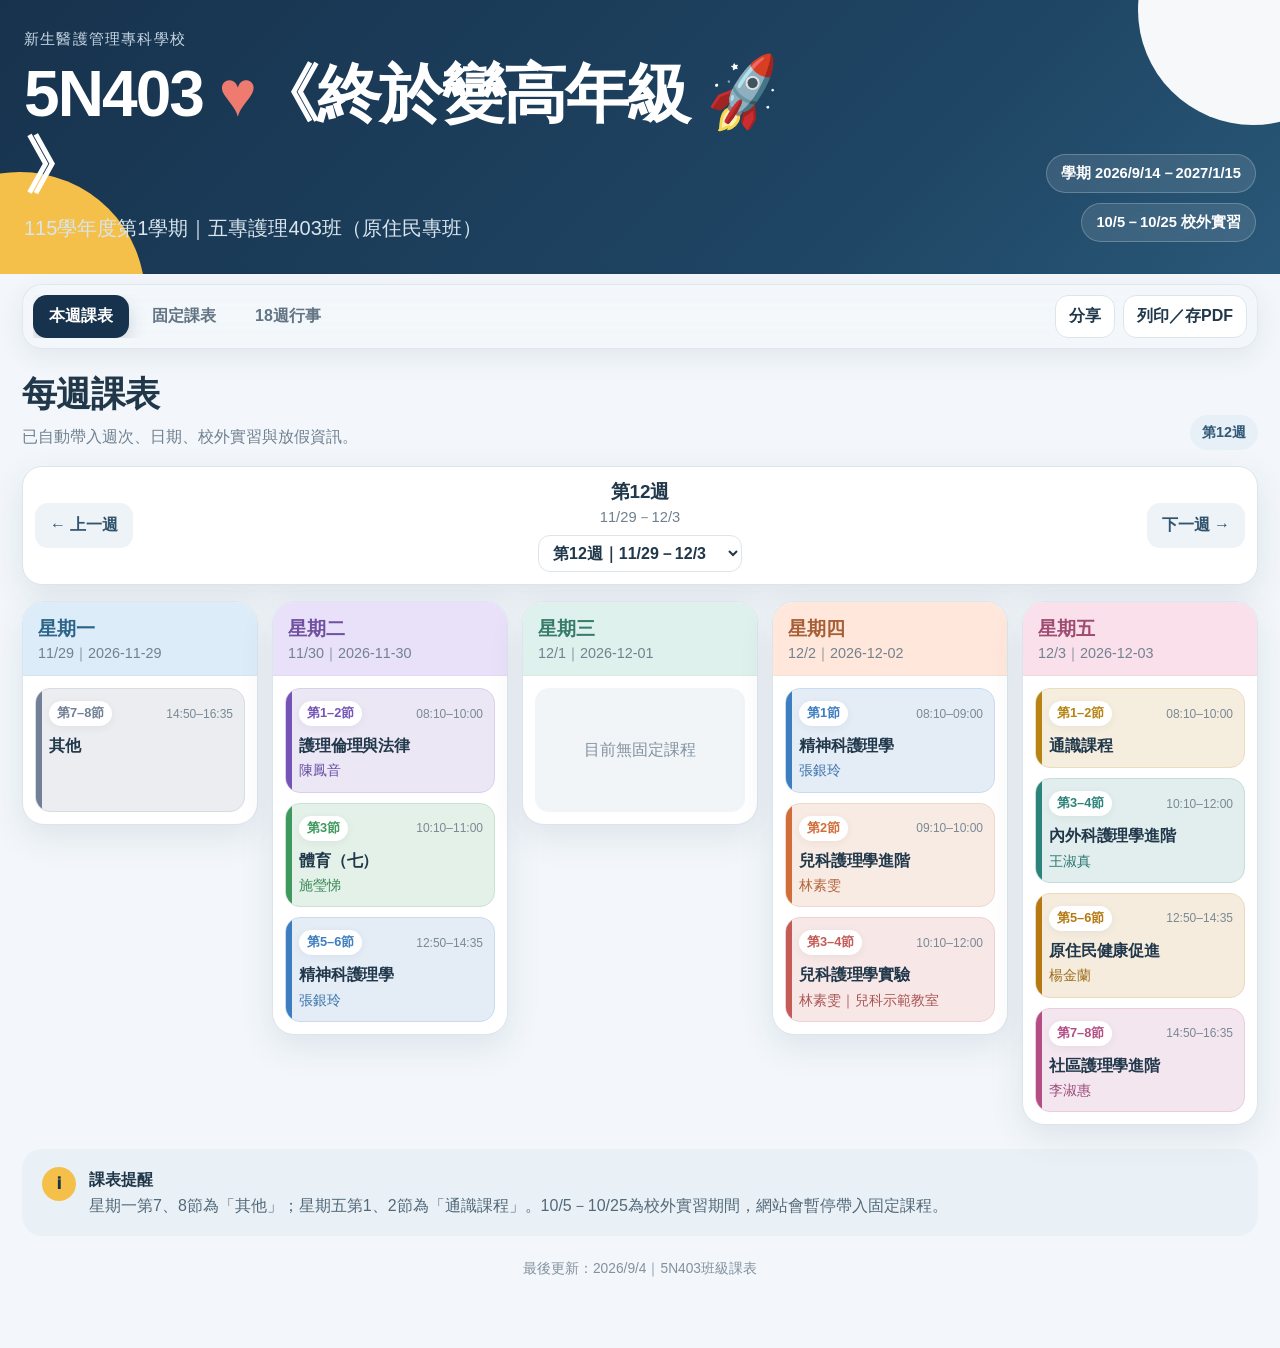
==== 5n403/index.html @ 1eeb79b3 "Add 5N403 115-1 class schedule website" ====
<!doctype html>
<html lang="zh-Hant">
<head>
  <meta charset="utf-8">
  <meta name="viewport" content="width=device-width, initial-scale=1, viewport-fit=cover">
  <meta name="theme-color" content="#17324d">
  <meta name="description" content="新生醫護管理專科學校 115學年度第1學期 五專護理403班課表">
  <title>5N403｜115-1 班級課表</title>
  <style>
    :root{
      --navy:#17324d;
      --navy-2:#234e70;
      --ink:#21384b;
      --muted:#6f8090;
      --line:#dce5ec;
      --bg:#f3f7fb;
      --card:#fff;
      --yellow:#f5c04a;
      --shadow:0 12px 34px rgba(31,55,78,.10);
      --radius:24px;
    }
    *{box-sizing:border-box}
    html{scroll-behavior:smooth}
    body{
      margin:0;
      font-family:-apple-system,BlinkMacSystemFont,"Segoe UI","PingFang TC","Noto Sans TC","Microsoft JhengHei",sans-serif;
      color:var(--ink);
      background:
        radial-gradient(circle at 8% 6%, rgba(245,192,74,.18) 0 130px, transparent 132px),
        radial-gradient(circle at 95% 1%, rgba(255,255,255,.9) 0 180px, transparent 182px),
        var(--bg);
      min-height:100vh;
    }
    button,select{font:inherit}
    button{cursor:pointer}
    a{color:inherit}
    .hero{
      position:relative;
      overflow:hidden;
      background:linear-gradient(135deg,#17324d 0%,#1f4665 70%,#2a5878 100%);
      color:#fff;
      padding:30px max(24px,env(safe-area-inset-right)) 32px max(24px,env(safe-area-inset-left));
      isolation:isolate;
    }
    .hero:before{
      content:"";
      position:absolute;
      width:250px;height:250px;border-radius:50%;
      background:var(--yellow);
      left:-105px;bottom:-148px;
      z-index:-1;
    }
    .hero:after{
      content:"";
      position:absolute;
      width:230px;height:230px;border-radius:50%;
      background:#fff;
      right:-88px;top:-105px;
      opacity:.96;
      z-index:-1;
    }
    .hero-inner{max-width:1440px;margin:auto;display:flex;align-items:flex-end;justify-content:space-between;gap:28px}
    .school{font-size:.94rem;letter-spacing:.08em;color:#c7d7e4;margin-bottom:9px}
    h1{margin:0;font-size:clamp(2rem,5vw,4rem);line-height:1.13;letter-spacing:-.03em}
    .heart{color:#ef7b70}
    .subtitle{margin:12px 0 0;color:#d8e5ee;font-size:clamp(1rem,2vw,1.25rem)}
    .hero-badges{display:flex;flex-wrap:wrap;gap:10px;justify-content:flex-end;max-width:430px}
    .hero-badge{border:1px solid rgba(255,255,255,.22);background:rgba(255,255,255,.11);backdrop-filter:blur(8px);border-radius:999px;padding:9px 14px;font-weight:700;font-size:.92rem}
    .rocket{display:inline-block;transform:rotate(-12deg)}

    .shell{max-width:1440px;margin:0 auto;padding:22px 22px 70px}
    .toolbar{
      position:sticky;top:0;z-index:30;
      margin:-12px 0 22px;
      background:rgba(243,247,251,.88);
      backdrop-filter:blur(16px);
      border:1px solid rgba(220,229,236,.8);
      border-radius:20px;
      padding:10px;
      display:flex;align-items:center;justify-content:space-between;gap:12px;
      box-shadow:0 8px 26px rgba(31,55,78,.08);
    }
    .tabs{display:flex;gap:7px;min-width:0;overflow:auto;scrollbar-width:none}
    .tabs::-webkit-scrollbar{display:none}
    .tab{
      border:0;background:transparent;color:#637585;
      padding:11px 16px;border-radius:14px;font-weight:800;white-space:nowrap;
    }
    .tab.active{background:var(--navy);color:#fff;box-shadow:0 8px 18px rgba(23,50,77,.18)}
    .actions{display:flex;gap:8px}
    .action{
      border:1px solid var(--line);background:#fff;color:var(--ink);
      padding:10px 13px;border-radius:13px;font-weight:750;white-space:nowrap;
    }
    .action:hover{border-color:#aebfcd}

    .panel{display:none;animation:fade .22s ease}
    .panel.active{display:block}
    @keyframes fade{from{opacity:.35;transform:translateY(5px)}to{opacity:1;transform:none}}

    .section-head{display:flex;align-items:flex-end;justify-content:space-between;gap:20px;margin:0 0 16px}
    .section-head h2{margin:0;font-size:clamp(1.5rem,3vw,2.2rem);letter-spacing:-.02em}
    .section-head p{margin:6px 0 0;color:var(--muted);line-height:1.65}
    .pill{display:inline-flex;align-items:center;gap:7px;border-radius:999px;padding:8px 12px;background:#e8f0f7;color:#325a78;font-weight:800;font-size:.9rem}

    .week-controller{
      display:grid;grid-template-columns:auto minmax(220px,1fr) auto;gap:10px;align-items:center;
      background:#fff;border:1px solid var(--line);border-radius:20px;padding:12px;margin-bottom:16px;box-shadow:var(--shadow)
    }
    .week-controller button{border:0;background:#edf3f7;color:#31536d;border-radius:13px;padding:12px 15px;font-weight:850}
    .week-controller button:disabled{opacity:.35;cursor:not-allowed}
    .week-center{text-align:center}
    .week-center strong{display:block;font-size:1.18rem}
    .week-center span{display:block;color:var(--muted);font-size:.92rem;margin-top:3px}
    .week-select{border:1px solid var(--line);background:#fff;color:var(--ink);border-radius:12px;padding:8px 10px;font-weight:800;margin-top:8px}

    .notice{
      display:flex;gap:13px;align-items:flex-start;
      border-radius:18px;padding:15px 17px;margin:0 0 16px;
      border:1px solid #d6e2eb;background:#eaf2f8;
    }
    .notice.hidden{display:none}
    .notice-icon{width:34px;height:34px;border-radius:50%;background:var(--yellow);display:grid;place-items:center;font-weight:950;color:var(--navy);flex:none}
    .notice strong{display:block;margin:1px 0 3px}
    .notice span{color:#5f7383;line-height:1.55;font-size:.94rem}

    .days-grid{display:grid;grid-template-columns:repeat(5,minmax(0,1fr));gap:14px;align-items:start}
    .day-card{
      background:var(--card);border:1px solid var(--line);border-radius:22px;overflow:hidden;box-shadow:var(--shadow);min-width:0;
    }
    .day-head{padding:14px 15px 12px;border-bottom:1px solid rgba(0,0,0,.03)}
    .day-head strong{display:block;font-size:1.2rem}
    .day-head span{display:block;font-size:.9rem;color:#728290;margin-top:2px}
    .day-body{padding:12px;display:grid;gap:10px;min-height:148px}
    .day-empty{display:grid;place-items:center;text-align:center;background:#f1f5f8;color:#8493a0;border-radius:14px;min-height:80px;padding:14px;line-height:1.5}
    .day-event{display:grid;place-items:center;text-align:center;border-radius:16px;padding:23px 14px;min-height:122px;font-weight:900;font-size:1.13rem;line-height:1.5}
    .event-holiday{background:#fff0ef;color:#b94e47;border:1px solid #f3c8c5}
    .event-internship{background:#e8f2fb;color:#28638e;border:1px solid #c5daec}
    .event-activity{background:#fff6da;color:#8d6812;border:1px solid #ecd693}

    .course{
      --course:#487ca7;
      position:relative;border-radius:15px;padding:12px 11px 11px 13px;
      background:#eef3f7;
      border:1px solid #d8e1e8;
      background:color-mix(in srgb,var(--course) 14%,#fff);
      border-color:color-mix(in srgb,var(--course) 28%,#fff);
      overflow:hidden;
    }
    .course:before{content:"";position:absolute;left:0;top:0;bottom:0;width:6px;background:var(--course)}
    .course-top{display:flex;align-items:center;justify-content:space-between;gap:8px;margin-bottom:8px}
    .period{display:inline-flex;background:#fff;color:var(--course);border-radius:999px;padding:4px 8px;font-weight:900;font-size:.8rem;box-shadow:0 2px 8px rgba(31,55,78,.06)}
    .time{font-size:.75rem;color:#7a8995;white-space:nowrap}
    .course h3{margin:0;font-size:1.03rem;line-height:1.35;letter-spacing:-.01em}
    .course-meta{margin-top:4px;color:color-mix(in srgb,var(--course) 83%,#28394a);font-size:.88rem;line-height:1.45}

    .monday .day-head{background:#dcecf8;color:#2d6488}
    .tuesday .day-head{background:#e9e0fa;color:#7051a0}
    .wednesday .day-head{background:#dff1ec;color:#367c69}
    .thursday .day-head{background:#ffe8db;color:#a75f37}
    .friday .day-head{background:#f9e0eb;color:#9f4b72}

    .overview{display:grid;grid-template-columns:repeat(3,minmax(0,1fr));gap:13px}
    .week-card{background:#fff;border:1px solid var(--line);border-radius:18px;padding:16px;box-shadow:0 8px 24px rgba(31,55,78,.07);position:relative;overflow:hidden}
    .week-card.current{border:2px solid #3f7ca6;padding:15px}
    .week-card:before{content:"";position:absolute;left:0;top:0;bottom:0;width:6px;background:#b9c6d1}
    .week-card.special:before{background:var(--yellow)}
    .week-card.intern:before{background:#4594c7}
    .week-card.exam:before{background:#9a63b0}
    .week-no{font-weight:950;color:var(--navy);font-size:1.05rem}
    .week-range{color:var(--muted);font-size:.9rem;margin:3px 0 10px}
    .week-note{line-height:1.55;font-weight:750}
    .week-normal{color:#8a98a4;font-weight:650}

    .legend{display:flex;flex-wrap:wrap;gap:10px;margin-top:18px}
    .legend span{display:inline-flex;align-items:center;gap:7px;background:#fff;border:1px solid var(--line);border-radius:999px;padding:8px 11px;color:#5e7180;font-size:.88rem}
    .dot{width:10px;height:10px;border-radius:50%;display:inline-block}

    .footer-note{margin-top:24px;background:#eaf1f6;border-radius:20px;padding:18px 20px;display:flex;align-items:flex-start;gap:13px;color:#52697a;line-height:1.6}
    .footer-note strong{color:var(--ink)}
    footer{text-align:center;color:#82919d;font-size:.86rem;margin-top:24px}

    .toast{position:fixed;left:50%;bottom:24px;transform:translate(-50%,20px);background:#17324d;color:#fff;border-radius:999px;padding:11px 17px;font-weight:800;opacity:0;pointer-events:none;transition:.22s;z-index:99;box-shadow:0 10px 26px rgba(0,0,0,.18)}
    .toast.show{opacity:1;transform:translate(-50%,0)}

    @media (max-width:1100px){
      .days-grid{grid-template-columns:repeat(2,minmax(0,1fr))}
      .overview{grid-template-columns:repeat(2,minmax(0,1fr))}
      .hero-inner{align-items:flex-start;flex-direction:column}
      .hero-badges{justify-content:flex-start}
    }
    @media (max-width:680px){
      body{background:var(--bg)}
      .hero{padding-top:24px;padding-bottom:27px}
      .hero:after{width:110px;height:110px;right:-62px;top:-56px;opacity:.28}
      .school{font-size:.82rem}
      h1{font-size:1.98rem;max-width:390px}
      .subtitle{font-size:.98rem}
      .hero-badges{gap:7px}
      .hero-badge{font-size:.78rem;padding:7px 10px}
      .shell{padding:14px 12px 46px}
      .toolbar{border-radius:17px;padding:8px;margin-top:-7px;align-items:stretch}
      .tabs{flex:1}
      .tab{padding:10px 12px;font-size:.91rem}
      .actions{display:none}
      .section-head{align-items:flex-start;flex-direction:column;gap:9px}
      .week-controller{grid-template-columns:auto 1fr auto;padding:9px}
      .week-controller button{padding:11px 10px}
      .week-center strong{font-size:1.03rem}
      .days-grid,.overview{grid-template-columns:1fr}
      .day-body{min-height:auto}
      .day-card{border-radius:20px}
      .day-head{padding:13px 15px 11px}
      .course{padding:11px 11px 10px 13px}
      .footer-note{font-size:.92rem}
    }
    @media print{
      body{background:#fff}
      .hero{padding:18px 24px}
      .hero:before,.hero:after,.toolbar,.actions,.week-controller,.toast,footer{display:none!important}
      .shell{max-width:none;padding:18px}
      .panel{display:none!important}
      .panel.active{display:block!important}
      .days-grid{grid-template-columns:repeat(5,1fr);gap:8px}
      .day-card,.week-card{box-shadow:none;break-inside:avoid}
      .overview{grid-template-columns:repeat(3,1fr)}
    }
  </style>
</head>
<body>
  <header class="hero">
    <div class="hero-inner">
      <div>
        <div class="school">新生醫護管理專科學校</div>
        <h1>5N403 <span class="heart">♥</span>《終於變高年級 <span class="rocket">🚀</span>》</h1>
        <p class="subtitle">115學年度第1學期｜五專護理403班（原住民專班）</p>
      </div>
      <div class="hero-badges" aria-label="課表摘要">
        <span class="hero-badge">學期 2026/9/14－2027/1/15</span>
        <span class="hero-badge">10/5－10/25 校外實習</span>
      </div>
    </div>
  </header>

  <main class="shell">
    <nav class="toolbar" aria-label="課表檢視選單">
      <div class="tabs">
        <button class="tab active" data-view="week">本週課表</button>
        <button class="tab" data-view="fixed">固定課表</button>
        <button class="tab" data-view="semester">18週行事</button>
      </div>
      <div class="actions">
        <button class="action" id="shareBtn">分享</button>
        <button class="action" id="printBtn">列印／存PDF</button>
      </div>
    </nav>

    <section class="panel active" id="panel-week">
      <div class="section-head">
        <div>
          <h2>每週課表</h2>
          <p>已自動帶入週次、日期、校外實習與放假資訊。</p>
        </div>
        <span class="pill" id="weekStatus">第1週</span>
      </div>

      <div class="week-controller">
        <button id="prevWeek" aria-label="上一週">← 上一週</button>
        <div class="week-center">
          <strong id="weekTitle">第1週</strong>
          <span id="weekRange">9/14－9/18</span>
          <select class="week-select" id="weekSelect" aria-label="選擇週次"></select>
        </div>
        <button id="nextWeek" aria-label="下一週">下一週 →</button>
      </div>

      <div class="notice hidden" id="weekNotice">
        <div class="notice-icon">i</div>
        <div><strong id="noticeTitle"></strong><span id="noticeText"></span></div>
      </div>
      <div class="days-grid" id="weeklyGrid"></div>
    </section>

    <section class="panel" id="panel-fixed">
      <div class="section-head">
        <div>
          <h2>固定週課表</h2>
          <p>一般上課週使用；臨時調課、補課或考試，仍以班群最新公告為準。</p>
        </div>
        <span class="pill">固定課程</span>
      </div>
      <div class="days-grid" id="fixedGrid"></div>
    </section>

    <section class="panel" id="panel-semester">
      <div class="section-head">
        <div>
          <h2>18週行事總覽</h2>
          <p>快速查看實習、考試與放假週，找日期不必一路滑到天荒地老。</p>
        </div>
        <span class="pill">共18週</span>
      </div>
      <div class="overview" id="semesterGrid"></div>
      <div class="legend">
        <span><i class="dot" style="background:#4594c7"></i>校外實習</span>
        <span><i class="dot" style="background:#f5c04a"></i>放假／活動</span>
        <span><i class="dot" style="background:#9a63b0"></i>考試週</span>
      </div>
    </section>

    <div class="footer-note">
      <div class="notice-icon">i</div>
      <div><strong>課表提醒</strong><br>星期一第7、8節為「其他」；星期五第1、2節為「通識課程」。10/5－10/25為校外實習期間，網站會暫停帶入固定課程。</div>
    </div>
    <footer>最後更新：2026/9/4｜5N403班級課表</footer>
  </main>

  <div class="toast" id="toast">連結已複製</div>

  <script>
    const semesterStart = new Date('2026-09-14T00:00:00+08:00');
    const internshipStart = new Date('2026-10-05T00:00:00+08:00');
    const internshipEnd = new Date('2026-10-25T23:59:59+08:00');

    const periods = {
      1:'08:10–09:00', 2:'09:10–10:00', 3:'10:10–11:00', 4:'11:10–12:00',
      5:'12:50–13:40', 6:'13:45–14:35', 7:'14:50–15:40', 8:'15:45–16:35'
    };

    const colors = {
      '其他':'#718096',
      '護理倫理與法律':'#7554b7',
      '體育（七）':'#3d995c',
      '精神科護理學':'#3d7ec0',
      '兒科護理學進階':'#d06d38',
      '兒科護理學實驗':'#c45b56',
      '通識課程':'#b78312',
      '內外科護理學進階':'#2b837b',
      '原住民健康促進':'#b67911',
      '社區護理學進階':'#b34d83'
    };

    const fixedSchedule = [
      [
        {start:7,end:8,title:'其他'}
      ],
      [
        {start:1,end:2,title:'護理倫理與法律',teacher:'陳鳳音'},
        {start:3,end:3,title:'體育（七）',teacher:'施瑩悌'},
        {start:5,end:6,title:'精神科護理學',teacher:'張銀玲'}
      ],
      [],
      [
        {start:1,end:1,title:'精神科護理學',teacher:'張銀玲'},
        {start:2,end:2,title:'兒科護理學進階',teacher:'林素雯'},
        {start:3,end:4,title:'兒科護理學實驗',teacher:'林素雯',room:'兒科示範教室'}
      ],
      [
        {start:1,end:2,title:'通識課程'},
        {start:3,end:4,title:'內外科護理學進階',teacher:'王淑真'},
        {start:5,end:6,title:'原住民健康促進',teacher:'楊金蘭'},
        {start:7,end:8,title:'社區護理學進階',teacher:'李淑惠'}
      ]
    ];

    const allDayEvents = {
      '2026-09-14': {type:'activity',title:'註冊日',detail:'依學校十八週課表'},
      '2026-09-25': {type:'holiday',title:'中秋節放假',detail:'全天放假'},
      '2026-09-28': {type:'holiday',title:'教師節放假',detail:'全天放假'},
      '2026-10-09': {type:'holiday',title:'國慶日補假',detail:'全天放假'},
      '2026-10-26': {type:'holiday',title:'光復節放假',detail:'全天放假'},
      '2026-11-23': {type:'holiday',title:'校慶日補假',detail:'全天放假'},
      '2026-12-25': {type:'holiday',title:'行憲紀念日放假',detail:'全天放假'},
      '2027-01-01': {type:'holiday',title:'元旦放假',detail:'全天放假'}
    };

    const weekNotes = {
      1:['註冊日','9/14 註冊日'],
      2:['放假提醒','9/25 中秋節放假'],
      3:['放假提醒','9/28 教師節放假'],
      4:['校外實習','10/5－10/25 校外實習；10/9 國慶日補假'],
      5:['校外實習','10/5－10/25 校外實習'],
      6:['校外實習','10/5－10/25 校外實習'],
      7:['返校提醒','10/26 光復節放假；10/27起恢復校內課程'],
      9:['期中考週','實際考試科目、時間與教室依學校公告'],
      11:['放假提醒','11/23 校慶日補假'],
      15:['放假提醒','12/25 行憲紀念日放假'],
      16:['放假提醒','1/1 元旦放假'],
      18:['期末考週','實際考試科目、時間與教室依學校公告']
    };

    const dayNames = ['星期一','星期二','星期三','星期四','星期五'];
    const dayClasses = ['monday','tuesday','wednesday','thursday','friday'];

    const pad = n => String(n).padStart(2,'0');
    const iso = d => `${d.getFullYear()}-${pad(d.getMonth()+1)}-${pad(d.getDate())}`;
    const md = d => `${d.getMonth()+1}/${d.getDate()}`;
    const addDays = (d,n) => { const x=new Date(d); x.setDate(x.getDate()+n); return x; };
    const weekStart = w => addDays(semesterStart,(w-1)*7);
    const isInternship = d => d >= internshipStart && d <= internshipEnd;

    function periodLabel(c){
      return c.start===c.end ? `第${c.start}節` : `第${c.start}–${c.end}節`;
    }
    function timeLabel(c){
      return c.start===c.end ? periods[c.start] : `${periods[c.start].split('–')[0]}–${periods[c.end].split('–')[1]}`;
    }
    function courseHTML(c){
      const meta=[c.teacher,c.room].filter(Boolean).join('｜');
      const color=colors[c.title]||'#487ca7';
      return `<article class="course" style="--course:${color}">
        <div class="course-top"><span class="period">${periodLabel(c)}</span><span class="time">${timeLabel(c)}</span></div>
        <h3>${c.title}</h3>${meta?`<div class="course-meta">${meta}</div>`:''}
      </article>`;
    }
    function dayCardHTML(dayIndex,date,courses,weekly=true){
      const key=weekly?iso(date):'';
      const event=weekly?allDayEvents[key]:null;
      let body='';
      if(event){
        body=`<div class="day-event event-${event.type}">${event.title}<br><small>${event.detail}</small></div>`;
      }else if(weekly && isInternship(date)){
        body='<div class="day-event event-internship">校外實習<br><small>不在校</small></div>';
      }else if(courses.length){
        body=courses.map(courseHTML).join('');
      }else{
        body='<div class="day-empty">目前無固定課程</div>';
      }
      return `<section class="day-card ${dayClasses[dayIndex]}">
        <div class="day-head"><strong>${dayNames[dayIndex]}</strong><span>${weekly?`${md(date)}｜${key}`:'固定課表'}</span></div>
        <div class="day-body">${body}</div>
      </section>`;
    }

    const weekSelect=document.getElementById('weekSelect');
    for(let i=1;i<=18;i++){
      const s=weekStart(i), e=addDays(s,4);
      weekSelect.insertAdjacentHTML('beforeend',`<option value="${i}">第${i}週｜${md(s)}－${md(e)}</option>`);
    }

    function currentWeekNumber(){
      const now=new Date();
      const diff=Math.floor((now-semesterStart)/(7*86400000))+1;
      return Math.min(18,Math.max(1,diff));
    }
    let selectedWeek=currentWeekNumber();

    function renderWeek(){
      const s=weekStart(selectedWeek), e=addDays(s,4);
      document.getElementById('weekTitle').textContent=`第${selectedWeek}週`;
      document.getElementById('weekRange').textContent=`${md(s)}－${md(e)}`;
      document.getElementById('weekStatus').textContent=`第${selectedWeek}週`;
      weekSelect.value=selectedWeek;
      document.getElementById('prevWeek').disabled=selectedWeek===1;
      document.getElementById('nextWeek').disabled=selectedWeek===18;
      document.getElementById('weeklyGrid').innerHTML=fixedSchedule.map((courses,i)=>dayCardHTML(i,addDays(s,i),courses,true)).join('');

      const notice=document.getElementById('weekNotice');
      if(weekNotes[selectedWeek]){
        notice.classList.remove('hidden');
        document.getElementById('noticeTitle').textContent=weekNotes[selectedWeek][0];
        document.getElementById('noticeText').textContent=weekNotes[selectedWeek][1];
      }else{
        notice.classList.add('hidden');
      }
    }

    function renderFixed(){
      document.getElementById('fixedGrid').innerHTML=fixedSchedule.map((courses,i)=>dayCardHTML(i,new Date(),courses,false)).join('');
    }

    function renderSemester(){
      const current=currentWeekNumber();
      document.getElementById('semesterGrid').innerHTML=Array.from({length:18},(_,idx)=>{
        const w=idx+1,s=weekStart(w),e=addDays(s,4);
        let note='<span class="week-normal">一般上課週</span>', cls='';
        if([4,5,6].includes(w)){note='校外實習（不在校）';cls='intern'}
        if(weekNotes[w]){
          note=weekNotes[w][1];
          cls=[9,18].includes(w)?'exam':'special';
          if([4,5,6].includes(w))cls='intern';
        }
        return `<article class="week-card ${cls} ${w===current?'current':''}">
          <div class="week-no">第${w}週</div><div class="week-range">${md(s)}－${md(e)}</div><div class="week-note">${note}</div>
        </article>`;
      }).join('');
    }

    function switchView(view,shouldScroll=true){
      document.querySelectorAll('.tab').forEach(b=>b.classList.toggle('active',b.dataset.view===view));
      document.querySelectorAll('.panel').forEach(p=>p.classList.toggle('active',p.id===`panel-${view}`));
      history.replaceState(null,'',`#${view}`);
      if(shouldScroll) window.scrollTo({top:document.querySelector('.toolbar').offsetTop-8,behavior:'smooth'});
    }

    document.querySelectorAll('.tab').forEach(b=>b.addEventListener('click',()=>switchView(b.dataset.view)));
    document.getElementById('prevWeek').addEventListener('click',()=>{if(selectedWeek>1){selectedWeek--;renderWeek()}});
    document.getElementById('nextWeek').addEventListener('click',()=>{if(selectedWeek<18){selectedWeek++;renderWeek()}});
    weekSelect.addEventListener('change',e=>{selectedWeek=Number(e.target.value);renderWeek()});
    document.getElementById('printBtn').addEventListener('click',()=>window.print());

    const toast=document.getElementById('toast');
    function showToast(text){toast.textContent=text;toast.classList.add('show');setTimeout(()=>toast.classList.remove('show'),1800)}
    document.getElementById('shareBtn').addEventListener('click',async()=>{
      try{
        if(navigator.share){await navigator.share({title:document.title,text:'5N403｜115-1班級課表',url:location.href});}
        else{await navigator.clipboard.writeText(location.href);showToast('課表連結已複製');}
      }catch(e){if(e.name!=='AbortError')showToast('請複製瀏覽器網址分享')}
    });

    renderWeek();renderFixed();renderSemester();
    const initial=['week','fixed','semester'].includes(location.hash.slice(1))?location.hash.slice(1):'week';
    switchView(initial,false);
  </script>
</body>
</html>
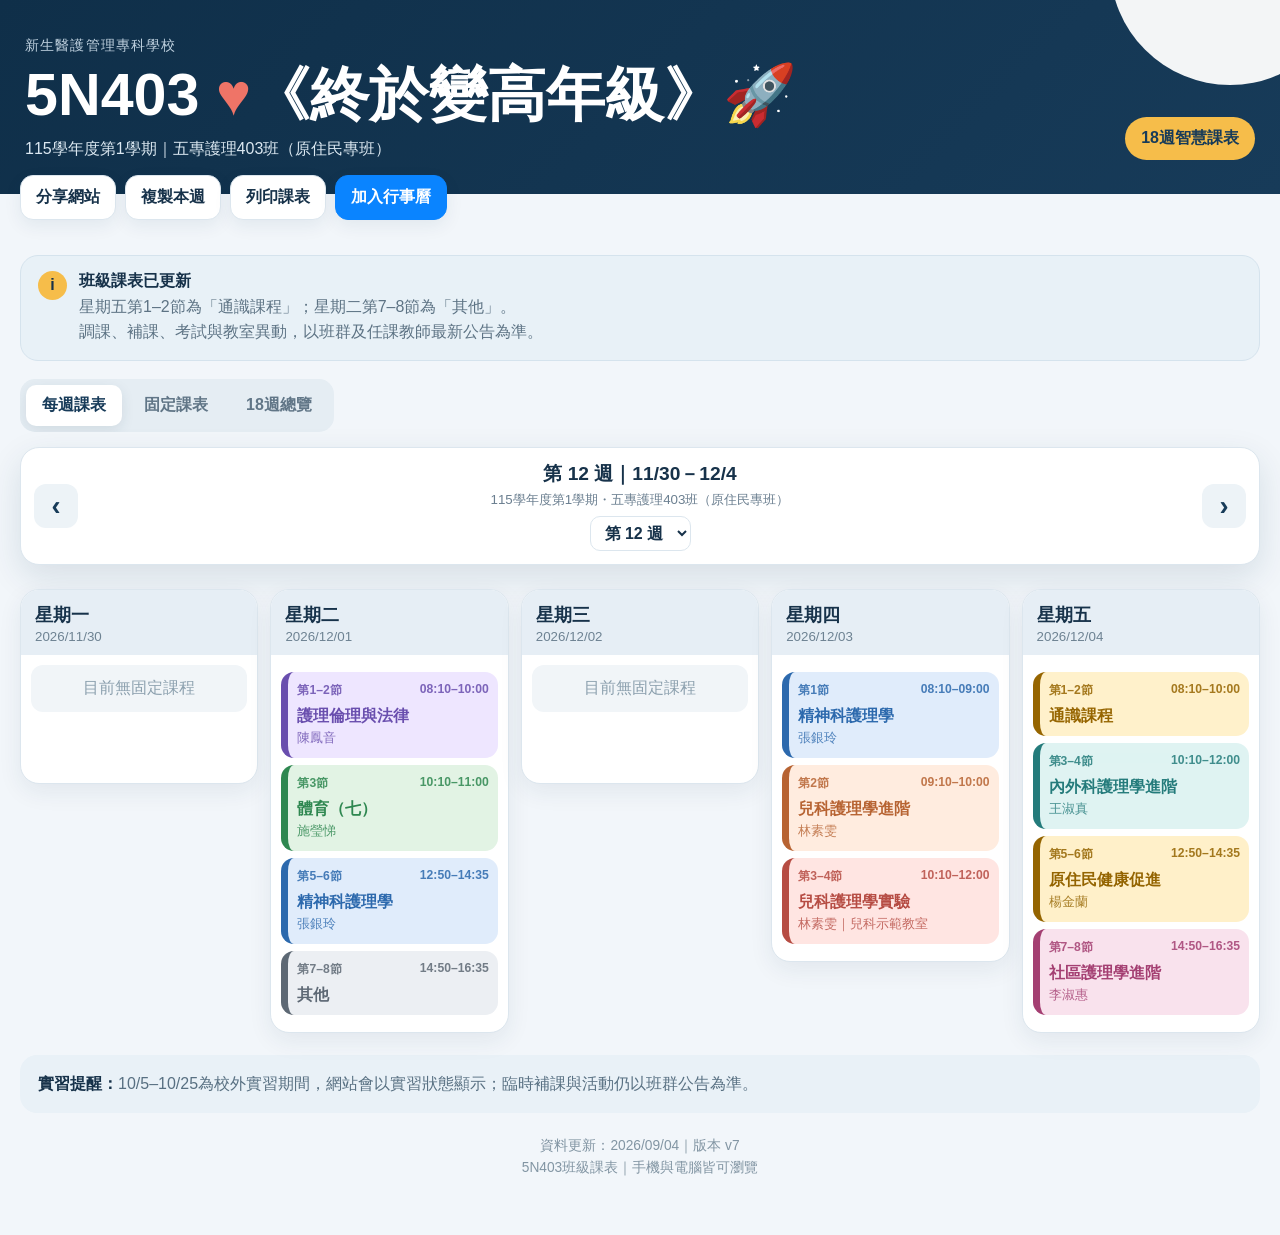
==== commit dc83c73a: "更新5N403班級課表網站至v7" ====
--- a/5n403/index.html
+++ b/5n403/index.html
@@ -1,516 +1,35 @@
 <!doctype html>
 <html lang="zh-Hant">
 <head>
-  <meta charset="utf-8">
-  <meta name="viewport" content="width=device-width, initial-scale=1, viewport-fit=cover">
-  <meta name="theme-color" content="#17324d">
-  <meta name="description" content="新生醫護管理專科學校 115學年度第1學期 五專護理403班課表">
-  <title>5N403｜115-1 班級課表</title>
-  <style>
-    :root{
-      --navy:#17324d;
-      --navy-2:#234e70;
-      --ink:#21384b;
-      --muted:#6f8090;
-      --line:#dce5ec;
-      --bg:#f3f7fb;
-      --card:#fff;
-      --yellow:#f5c04a;
-      --shadow:0 12px 34px rgba(31,55,78,.10);
-      --radius:24px;
-    }
-    *{box-sizing:border-box}
-    html{scroll-behavior:smooth}
-    body{
-      margin:0;
-      font-family:-apple-system,BlinkMacSystemFont,"Segoe UI","PingFang TC","Noto Sans TC","Microsoft JhengHei",sans-serif;
-      color:var(--ink);
-      background:
-        radial-gradient(circle at 8% 6%, rgba(245,192,74,.18) 0 130px, transparent 132px),
-        radial-gradient(circle at 95% 1%, rgba(255,255,255,.9) 0 180px, transparent 182px),
-        var(--bg);
-      min-height:100vh;
-    }
-    button,select{font:inherit}
-    button{cursor:pointer}
-    a{color:inherit}
-    .hero{
-      position:relative;
-      overflow:hidden;
-      background:linear-gradient(135deg,#17324d 0%,#1f4665 70%,#2a5878 100%);
-      color:#fff;
-      padding:30px max(24px,env(safe-area-inset-right)) 32px max(24px,env(safe-area-inset-left));
-      isolation:isolate;
-    }
-    .hero:before{
-      content:"";
-      position:absolute;
-      width:250px;height:250px;border-radius:50%;
-      background:var(--yellow);
-      left:-105px;bottom:-148px;
-      z-index:-1;
-    }
-    .hero:after{
-      content:"";
-      position:absolute;
-      width:230px;height:230px;border-radius:50%;
-      background:#fff;
-      right:-88px;top:-105px;
-      opacity:.96;
-      z-index:-1;
-    }
-    .hero-inner{max-width:1440px;margin:auto;display:flex;align-items:flex-end;justify-content:space-between;gap:28px}
-    .school{font-size:.94rem;letter-spacing:.08em;color:#c7d7e4;margin-bottom:9px}
-    h1{margin:0;font-size:clamp(2rem,5vw,4rem);line-height:1.13;letter-spacing:-.03em}
-    .heart{color:#ef7b70}
-    .subtitle{margin:12px 0 0;color:#d8e5ee;font-size:clamp(1rem,2vw,1.25rem)}
-    .hero-badges{display:flex;flex-wrap:wrap;gap:10px;justify-content:flex-end;max-width:430px}
-    .hero-badge{border:1px solid rgba(255,255,255,.22);background:rgba(255,255,255,.11);backdrop-filter:blur(8px);border-radius:999px;padding:9px 14px;font-weight:700;font-size:.92rem}
-    .rocket{display:inline-block;transform:rotate(-12deg)}
-
-    .shell{max-width:1440px;margin:0 auto;padding:22px 22px 70px}
-    .toolbar{
-      position:sticky;top:0;z-index:30;
-      margin:-12px 0 22px;
-      background:rgba(243,247,251,.88);
-      backdrop-filter:blur(16px);
-      border:1px solid rgba(220,229,236,.8);
-      border-radius:20px;
-      padding:10px;
-      display:flex;align-items:center;justify-content:space-between;gap:12px;
-      box-shadow:0 8px 26px rgba(31,55,78,.08);
-    }
-    .tabs{display:flex;gap:7px;min-width:0;overflow:auto;scrollbar-width:none}
-    .tabs::-webkit-scrollbar{display:none}
-    .tab{
-      border:0;background:transparent;color:#637585;
-      padding:11px 16px;border-radius:14px;font-weight:800;white-space:nowrap;
-    }
-    .tab.active{background:var(--navy);color:#fff;box-shadow:0 8px 18px rgba(23,50,77,.18)}
-    .actions{display:flex;gap:8px}
-    .action{
-      border:1px solid var(--line);background:#fff;color:var(--ink);
-      padding:10px 13px;border-radius:13px;font-weight:750;white-space:nowrap;
-    }
-    .action:hover{border-color:#aebfcd}
-
-    .panel{display:none;animation:fade .22s ease}
-    .panel.active{display:block}
-    @keyframes fade{from{opacity:.35;transform:translateY(5px)}to{opacity:1;transform:none}}
-
-    .section-head{display:flex;align-items:flex-end;justify-content:space-between;gap:20px;margin:0 0 16px}
-    .section-head h2{margin:0;font-size:clamp(1.5rem,3vw,2.2rem);letter-spacing:-.02em}
-    .section-head p{margin:6px 0 0;color:var(--muted);line-height:1.65}
-    .pill{display:inline-flex;align-items:center;gap:7px;border-radius:999px;padding:8px 12px;background:#e8f0f7;color:#325a78;font-weight:800;font-size:.9rem}
-
-    .week-controller{
-      display:grid;grid-template-columns:auto minmax(220px,1fr) auto;gap:10px;align-items:center;
-      background:#fff;border:1px solid var(--line);border-radius:20px;padding:12px;margin-bottom:16px;box-shadow:var(--shadow)
-    }
-    .week-controller button{border:0;background:#edf3f7;color:#31536d;border-radius:13px;padding:12px 15px;font-weight:850}
-    .week-controller button:disabled{opacity:.35;cursor:not-allowed}
-    .week-center{text-align:center}
-    .week-center strong{display:block;font-size:1.18rem}
-    .week-center span{display:block;color:var(--muted);font-size:.92rem;margin-top:3px}
-    .week-select{border:1px solid var(--line);background:#fff;color:var(--ink);border-radius:12px;padding:8px 10px;font-weight:800;margin-top:8px}
-
-    .notice{
-      display:flex;gap:13px;align-items:flex-start;
-      border-radius:18px;padding:15px 17px;margin:0 0 16px;
-      border:1px solid #d6e2eb;background:#eaf2f8;
-    }
-    .notice.hidden{display:none}
-    .notice-icon{width:34px;height:34px;border-radius:50%;background:var(--yellow);display:grid;place-items:center;font-weight:950;color:var(--navy);flex:none}
-    .notice strong{display:block;margin:1px 0 3px}
-    .notice span{color:#5f7383;line-height:1.55;font-size:.94rem}
-
-    .days-grid{display:grid;grid-template-columns:repeat(5,minmax(0,1fr));gap:14px;align-items:start}
-    .day-card{
-      background:var(--card);border:1px solid var(--line);border-radius:22px;overflow:hidden;box-shadow:var(--shadow);min-width:0;
-    }
-    .day-head{padding:14px 15px 12px;border-bottom:1px solid rgba(0,0,0,.03)}
-    .day-head strong{display:block;font-size:1.2rem}
-    .day-head span{display:block;font-size:.9rem;color:#728290;margin-top:2px}
-    .day-body{padding:12px;display:grid;gap:10px;min-height:148px}
-    .day-empty{display:grid;place-items:center;text-align:center;background:#f1f5f8;color:#8493a0;border-radius:14px;min-height:80px;padding:14px;line-height:1.5}
-    .day-event{display:grid;place-items:center;text-align:center;border-radius:16px;padding:23px 14px;min-height:122px;font-weight:900;font-size:1.13rem;line-height:1.5}
-    .event-holiday{background:#fff0ef;color:#b94e47;border:1px solid #f3c8c5}
-    .event-internship{background:#e8f2fb;color:#28638e;border:1px solid #c5daec}
-    .event-activity{background:#fff6da;color:#8d6812;border:1px solid #ecd693}
-
-    .course{
-      --course:#487ca7;
-      position:relative;border-radius:15px;padding:12px 11px 11px 13px;
-      background:#eef3f7;
-      border:1px solid #d8e1e8;
-      background:color-mix(in srgb,var(--course) 14%,#fff);
-      border-color:color-mix(in srgb,var(--course) 28%,#fff);
-      overflow:hidden;
-    }
-    .course:before{content:"";position:absolute;left:0;top:0;bottom:0;width:6px;background:var(--course)}
-    .course-top{display:flex;align-items:center;justify-content:space-between;gap:8px;margin-bottom:8px}
-    .period{display:inline-flex;background:#fff;color:var(--course);border-radius:999px;padding:4px 8px;font-weight:900;font-size:.8rem;box-shadow:0 2px 8px rgba(31,55,78,.06)}
-    .time{font-size:.75rem;color:#7a8995;white-space:nowrap}
-    .course h3{margin:0;font-size:1.03rem;line-height:1.35;letter-spacing:-.01em}
-    .course-meta{margin-top:4px;color:color-mix(in srgb,var(--course) 83%,#28394a);font-size:.88rem;line-height:1.45}
-
-    .monday .day-head{background:#dcecf8;color:#2d6488}
-    .tuesday .day-head{background:#e9e0fa;color:#7051a0}
-    .wednesday .day-head{background:#dff1ec;color:#367c69}
-    .thursday .day-head{background:#ffe8db;color:#a75f37}
-    .friday .day-head{background:#f9e0eb;color:#9f4b72}
-
-    .overview{display:grid;grid-template-columns:repeat(3,minmax(0,1fr));gap:13px}
-    .week-card{background:#fff;border:1px solid var(--line);border-radius:18px;padding:16px;box-shadow:0 8px 24px rgba(31,55,78,.07);position:relative;overflow:hidden}
-    .week-card.current{border:2px solid #3f7ca6;padding:15px}
-    .week-card:before{content:"";position:absolute;left:0;top:0;bottom:0;width:6px;background:#b9c6d1}
-    .week-card.special:before{background:var(--yellow)}
-    .week-card.intern:before{background:#4594c7}
-    .week-card.exam:before{background:#9a63b0}
-    .week-no{font-weight:950;color:var(--navy);font-size:1.05rem}
-    .week-range{color:var(--muted);font-size:.9rem;margin:3px 0 10px}
-    .week-note{line-height:1.55;font-weight:750}
-    .week-normal{color:#8a98a4;font-weight:650}
-
-    .legend{display:flex;flex-wrap:wrap;gap:10px;margin-top:18px}
-    .legend span{display:inline-flex;align-items:center;gap:7px;background:#fff;border:1px solid var(--line);border-radius:999px;padding:8px 11px;color:#5e7180;font-size:.88rem}
-    .dot{width:10px;height:10px;border-radius:50%;display:inline-block}
-
-    .footer-note{margin-top:24px;background:#eaf1f6;border-radius:20px;padding:18px 20px;display:flex;align-items:flex-start;gap:13px;color:#52697a;line-height:1.6}
-    .footer-note strong{color:var(--ink)}
-    footer{text-align:center;color:#82919d;font-size:.86rem;margin-top:24px}
-
-    .toast{position:fixed;left:50%;bottom:24px;transform:translate(-50%,20px);background:#17324d;color:#fff;border-radius:999px;padding:11px 17px;font-weight:800;opacity:0;pointer-events:none;transition:.22s;z-index:99;box-shadow:0 10px 26px rgba(0,0,0,.18)}
-    .toast.show{opacity:1;transform:translate(-50%,0)}
-
-    @media (max-width:1100px){
-      .days-grid{grid-template-columns:repeat(2,minmax(0,1fr))}
-      .overview{grid-template-columns:repeat(2,minmax(0,1fr))}
-      .hero-inner{align-items:flex-start;flex-direction:column}
-      .hero-badges{justify-content:flex-start}
-    }
-    @media (max-width:680px){
-      body{background:var(--bg)}
-      .hero{padding-top:24px;padding-bottom:27px}
-      .hero:after{width:110px;height:110px;right:-62px;top:-56px;opacity:.28}
-      .school{font-size:.82rem}
-      h1{font-size:1.98rem;max-width:390px}
-      .subtitle{font-size:.98rem}
-      .hero-badges{gap:7px}
-      .hero-badge{font-size:.78rem;padding:7px 10px}
-      .shell{padding:14px 12px 46px}
-      .toolbar{border-radius:17px;padding:8px;margin-top:-7px;align-items:stretch}
-      .tabs{flex:1}
-      .tab{padding:10px 12px;font-size:.91rem}
-      .actions{display:none}
-      .section-head{align-items:flex-start;flex-direction:column;gap:9px}
-      .week-controller{grid-template-columns:auto 1fr auto;padding:9px}
-      .week-controller button{padding:11px 10px}
-      .week-center strong{font-size:1.03rem}
-      .days-grid,.overview{grid-template-columns:1fr}
-      .day-body{min-height:auto}
-      .day-card{border-radius:20px}
-      .day-head{padding:13px 15px 11px}
-      .course{padding:11px 11px 10px 13px}
-      .footer-note{font-size:.92rem}
-    }
-    @media print{
-      body{background:#fff}
-      .hero{padding:18px 24px}
-      .hero:before,.hero:after,.toolbar,.actions,.week-controller,.toast,footer{display:none!important}
-      .shell{max-width:none;padding:18px}
-      .panel{display:none!important}
-      .panel.active{display:block!important}
-      .days-grid{grid-template-columns:repeat(5,1fr);gap:8px}
-      .day-card,.week-card{box-shadow:none;break-inside:avoid}
-      .overview{grid-template-columns:repeat(3,1fr)}
-    }
-  </style>
+<meta charset="utf-8">
+<meta name="viewport" content="width=device-width,initial-scale=1,viewport-fit=cover">
+<meta name="theme-color" content="#173b59">
+<meta name="description" content="新生醫護管理專科學校五專護理403班115學年度第1學期班級課表">
+<meta property="og:title" content="5N403｜115-1班級課表">
+<meta property="og:description" content="固定課表、每週行程、十八週總覽與行事曆">
+<title>5N403｜115-1班級課表</title>
+<link rel="stylesheet" href="style.css?v=7">
 </head>
 <body>
-  <header class="hero">
-    <div class="hero-inner">
-      <div>
-        <div class="school">新生醫護管理專科學校</div>
-        <h1>5N403 <span class="heart">♥</span>《終於變高年級 <span class="rocket">🚀</span>》</h1>
-        <p class="subtitle">115學年度第1學期｜五專護理403班（原住民專班）</p>
-      </div>
-      <div class="hero-badges" aria-label="課表摘要">
-        <span class="hero-badge">學期 2026/9/14－2027/1/15</span>
-        <span class="hero-badge">10/5－10/25 校外實習</span>
-      </div>
-    </div>
-  </header>
-
-  <main class="shell">
-    <nav class="toolbar" aria-label="課表檢視選單">
-      <div class="tabs">
-        <button class="tab active" data-view="week">本週課表</button>
-        <button class="tab" data-view="fixed">固定課表</button>
-        <button class="tab" data-view="semester">18週行事</button>
-      </div>
-      <div class="actions">
-        <button class="action" id="shareBtn">分享</button>
-        <button class="action" id="printBtn">列印／存PDF</button>
-      </div>
-    </nav>
-
-    <section class="panel active" id="panel-week">
-      <div class="section-head">
-        <div>
-          <h2>每週課表</h2>
-          <p>已自動帶入週次、日期、校外實習與放假資訊。</p>
-        </div>
-        <span class="pill" id="weekStatus">第1週</span>
-      </div>
-
-      <div class="week-controller">
-        <button id="prevWeek" aria-label="上一週">← 上一週</button>
-        <div class="week-center">
-          <strong id="weekTitle">第1週</strong>
-          <span id="weekRange">9/14－9/18</span>
-          <select class="week-select" id="weekSelect" aria-label="選擇週次"></select>
-        </div>
-        <button id="nextWeek" aria-label="下一週">下一週 →</button>
-      </div>
-
-      <div class="notice hidden" id="weekNotice">
-        <div class="notice-icon">i</div>
-        <div><strong id="noticeTitle"></strong><span id="noticeText"></span></div>
-      </div>
-      <div class="days-grid" id="weeklyGrid"></div>
-    </section>
-
-    <section class="panel" id="panel-fixed">
-      <div class="section-head">
-        <div>
-          <h2>固定週課表</h2>
-          <p>一般上課週使用；臨時調課、補課或考試，仍以班群最新公告為準。</p>
-        </div>
-        <span class="pill">固定課程</span>
-      </div>
-      <div class="days-grid" id="fixedGrid"></div>
-    </section>
-
-    <section class="panel" id="panel-semester">
-      <div class="section-head">
-        <div>
-          <h2>18週行事總覽</h2>
-          <p>快速查看實習、考試與放假週，找日期不必一路滑到天荒地老。</p>
-        </div>
-        <span class="pill">共18週</span>
-      </div>
-      <div class="overview" id="semesterGrid"></div>
-      <div class="legend">
-        <span><i class="dot" style="background:#4594c7"></i>校外實習</span>
-        <span><i class="dot" style="background:#f5c04a"></i>放假／活動</span>
-        <span><i class="dot" style="background:#9a63b0"></i>考試週</span>
-      </div>
-    </section>
-
-    <div class="footer-note">
-      <div class="notice-icon">i</div>
-      <div><strong>課表提醒</strong><br>星期一第7、8節為「其他」；星期五第1、2節為「通識課程」。10/5－10/25為校外實習期間，網站會暫停帶入固定課程。</div>
-    </div>
-    <footer>最後更新：2026/9/4｜5N403班級課表</footer>
-  </main>
-
-  <div class="toast" id="toast">連結已複製</div>
-
-  <script>
-    const semesterStart = new Date('2026-09-14T00:00:00+08:00');
-    const internshipStart = new Date('2026-10-05T00:00:00+08:00');
-    const internshipEnd = new Date('2026-10-25T23:59:59+08:00');
-
-    const periods = {
-      1:'08:10–09:00', 2:'09:10–10:00', 3:'10:10–11:00', 4:'11:10–12:00',
-      5:'12:50–13:40', 6:'13:45–14:35', 7:'14:50–15:40', 8:'15:45–16:35'
-    };
-
-    const colors = {
-      '其他':'#718096',
-      '護理倫理與法律':'#7554b7',
-      '體育（七）':'#3d995c',
-      '精神科護理學':'#3d7ec0',
-      '兒科護理學進階':'#d06d38',
-      '兒科護理學實驗':'#c45b56',
-      '通識課程':'#b78312',
-      '內外科護理學進階':'#2b837b',
-      '原住民健康促進':'#b67911',
-      '社區護理學進階':'#b34d83'
-    };
-
-    const fixedSchedule = [
-      [
-        {start:7,end:8,title:'其他'}
-      ],
-      [
-        {start:1,end:2,title:'護理倫理與法律',teacher:'陳鳳音'},
-        {start:3,end:3,title:'體育（七）',teacher:'施瑩悌'},
-        {start:5,end:6,title:'精神科護理學',teacher:'張銀玲'}
-      ],
-      [],
-      [
-        {start:1,end:1,title:'精神科護理學',teacher:'張銀玲'},
-        {start:2,end:2,title:'兒科護理學進階',teacher:'林素雯'},
-        {start:3,end:4,title:'兒科護理學實驗',teacher:'林素雯',room:'兒科示範教室'}
-      ],
-      [
-        {start:1,end:2,title:'通識課程'},
-        {start:3,end:4,title:'內外科護理學進階',teacher:'王淑真'},
-        {start:5,end:6,title:'原住民健康促進',teacher:'楊金蘭'},
-        {start:7,end:8,title:'社區護理學進階',teacher:'李淑惠'}
-      ]
-    ];
-
-    const allDayEvents = {
-      '2026-09-14': {type:'activity',title:'註冊日',detail:'依學校十八週課表'},
-      '2026-09-25': {type:'holiday',title:'中秋節放假',detail:'全天放假'},
-      '2026-09-28': {type:'holiday',title:'教師節放假',detail:'全天放假'},
-      '2026-10-09': {type:'holiday',title:'國慶日補假',detail:'全天放假'},
-      '2026-10-26': {type:'holiday',title:'光復節放假',detail:'全天放假'},
-      '2026-11-23': {type:'holiday',title:'校慶日補假',detail:'全天放假'},
-      '2026-12-25': {type:'holiday',title:'行憲紀念日放假',detail:'全天放假'},
-      '2027-01-01': {type:'holiday',title:'元旦放假',detail:'全天放假'}
-    };
-
-    const weekNotes = {
-      1:['註冊日','9/14 註冊日'],
-      2:['放假提醒','9/25 中秋節放假'],
-      3:['放假提醒','9/28 教師節放假'],
-      4:['校外實習','10/5－10/25 校外實習；10/9 國慶日補假'],
-      5:['校外實習','10/5－10/25 校外實習'],
-      6:['校外實習','10/5－10/25 校外實習'],
-      7:['返校提醒','10/26 光復節放假；10/27起恢復校內課程'],
-      9:['期中考週','實際考試科目、時間與教室依學校公告'],
-      11:['放假提醒','11/23 校慶日補假'],
-      15:['放假提醒','12/25 行憲紀念日放假'],
-      16:['放假提醒','1/1 元旦放假'],
-      18:['期末考週','實際考試科目、時間與教室依學校公告']
-    };
-
-    const dayNames = ['星期一','星期二','星期三','星期四','星期五'];
-    const dayClasses = ['monday','tuesday','wednesday','thursday','friday'];
-
-    const pad = n => String(n).padStart(2,'0');
-    const iso = d => `${d.getFullYear()}-${pad(d.getMonth()+1)}-${pad(d.getDate())}`;
-    const md = d => `${d.getMonth()+1}/${d.getDate()}`;
-    const addDays = (d,n) => { const x=new Date(d); x.setDate(x.getDate()+n); return x; };
-    const weekStart = w => addDays(semesterStart,(w-1)*7);
-    const isInternship = d => d >= internshipStart && d <= internshipEnd;
-
-    function periodLabel(c){
-      return c.start===c.end ? `第${c.start}節` : `第${c.start}–${c.end}節`;
-    }
-    function timeLabel(c){
-      return c.start===c.end ? periods[c.start] : `${periods[c.start].split('–')[0]}–${periods[c.end].split('–')[1]}`;
-    }
-    function courseHTML(c){
-      const meta=[c.teacher,c.room].filter(Boolean).join('｜');
-      const color=colors[c.title]||'#487ca7';
-      return `<article class="course" style="--course:${color}">
-        <div class="course-top"><span class="period">${periodLabel(c)}</span><span class="time">${timeLabel(c)}</span></div>
-        <h3>${c.title}</h3>${meta?`<div class="course-meta">${meta}</div>`:''}
-      </article>`;
-    }
-    function dayCardHTML(dayIndex,date,courses,weekly=true){
-      const key=weekly?iso(date):'';
-      const event=weekly?allDayEvents[key]:null;
-      let body='';
-      if(event){
-        body=`<div class="day-event event-${event.type}">${event.title}<br><small>${event.detail}</small></div>`;
-      }else if(weekly && isInternship(date)){
-        body='<div class="day-event event-internship">校外實習<br><small>不在校</small></div>';
-      }else if(courses.length){
-        body=courses.map(courseHTML).join('');
-      }else{
-        body='<div class="day-empty">目前無固定課程</div>';
-      }
-      return `<section class="day-card ${dayClasses[dayIndex]}">
-        <div class="day-head"><strong>${dayNames[dayIndex]}</strong><span>${weekly?`${md(date)}｜${key}`:'固定課表'}</span></div>
-        <div class="day-body">${body}</div>
-      </section>`;
-    }
-
-    const weekSelect=document.getElementById('weekSelect');
-    for(let i=1;i<=18;i++){
-      const s=weekStart(i), e=addDays(s,4);
-      weekSelect.insertAdjacentHTML('beforeend',`<option value="${i}">第${i}週｜${md(s)}－${md(e)}</option>`);
-    }
-
-    function currentWeekNumber(){
-      const now=new Date();
-      const diff=Math.floor((now-semesterStart)/(7*86400000))+1;
-      return Math.min(18,Math.max(1,diff));
-    }
-    let selectedWeek=currentWeekNumber();
-
-    function renderWeek(){
-      const s=weekStart(selectedWeek), e=addDays(s,4);
-      document.getElementById('weekTitle').textContent=`第${selectedWeek}週`;
-      document.getElementById('weekRange').textContent=`${md(s)}－${md(e)}`;
-      document.getElementById('weekStatus').textContent=`第${selectedWeek}週`;
-      weekSelect.value=selectedWeek;
-      document.getElementById('prevWeek').disabled=selectedWeek===1;
-      document.getElementById('nextWeek').disabled=selectedWeek===18;
-      document.getElementById('weeklyGrid').innerHTML=fixedSchedule.map((courses,i)=>dayCardHTML(i,addDays(s,i),courses,true)).join('');
-
-      const notice=document.getElementById('weekNotice');
-      if(weekNotes[selectedWeek]){
-        notice.classList.remove('hidden');
-        document.getElementById('noticeTitle').textContent=weekNotes[selectedWeek][0];
-        document.getElementById('noticeText').textContent=weekNotes[selectedWeek][1];
-      }else{
-        notice.classList.add('hidden');
-      }
-    }
-
-    function renderFixed(){
-      document.getElementById('fixedGrid').innerHTML=fixedSchedule.map((courses,i)=>dayCardHTML(i,new Date(),courses,false)).join('');
-    }
-
-    function renderSemester(){
-      const current=currentWeekNumber();
-      document.getElementById('semesterGrid').innerHTML=Array.from({length:18},(_,idx)=>{
-        const w=idx+1,s=weekStart(w),e=addDays(s,4);
-        let note='<span class="week-normal">一般上課週</span>', cls='';
-        if([4,5,6].includes(w)){note='校外實習（不在校）';cls='intern'}
-        if(weekNotes[w]){
-          note=weekNotes[w][1];
-          cls=[9,18].includes(w)?'exam':'special';
-          if([4,5,6].includes(w))cls='intern';
-        }
-        return `<article class="week-card ${cls} ${w===current?'current':''}">
-          <div class="week-no">第${w}週</div><div class="week-range">${md(s)}－${md(e)}</div><div class="week-note">${note}</div>
-        </article>`;
-      }).join('');
-    }
-
-    function switchView(view,shouldScroll=true){
-      document.querySelectorAll('.tab').forEach(b=>b.classList.toggle('active',b.dataset.view===view));
-      document.querySelectorAll('.panel').forEach(p=>p.classList.toggle('active',p.id===`panel-${view}`));
-      history.replaceState(null,'',`#${view}`);
-      if(shouldScroll) window.scrollTo({top:document.querySelector('.toolbar').offsetTop-8,behavior:'smooth'});
-    }
-
-    document.querySelectorAll('.tab').forEach(b=>b.addEventListener('click',()=>switchView(b.dataset.view)));
-    document.getElementById('prevWeek').addEventListener('click',()=>{if(selectedWeek>1){selectedWeek--;renderWeek()}});
-    document.getElementById('nextWeek').addEventListener('click',()=>{if(selectedWeek<18){selectedWeek++;renderWeek()}});
-    weekSelect.addEventListener('change',e=>{selectedWeek=Number(e.target.value);renderWeek()});
-    document.getElementById('printBtn').addEventListener('click',()=>window.print());
-
-    const toast=document.getElementById('toast');
-    function showToast(text){toast.textContent=text;toast.classList.add('show');setTimeout(()=>toast.classList.remove('show'),1800)}
-    document.getElementById('shareBtn').addEventListener('click',async()=>{
-      try{
-        if(navigator.share){await navigator.share({title:document.title,text:'5N403｜115-1班級課表',url:location.href});}
-        else{await navigator.clipboard.writeText(location.href);showToast('課表連結已複製');}
-      }catch(e){if(e.name!=='AbortError')showToast('請複製瀏覽器網址分享')}
-    });
-
-    renderWeek();renderFixed();renderSemester();
-    const initial=['week','fixed','semester'].includes(location.hash.slice(1))?location.hash.slice(1):'week';
-    switchView(initial,false);
-  </script>
-</body>
-</html>
+<header class="hero"><div class="hero-in">
+  <div><div class="school" id="school"></div><h1><span id="short"></span> <b>♥</b>《<span id="slogan"></span>》🚀</h1><p><span id="semester"></span>｜<span id="className"></span></p></div>
+  <span class="hero-tag">18週智慧課表</span>
+</div></header>
+<nav class="actions">
+  <button id="share">分享網站</button><button id="copy">複製本週</button><button id="print">列印課表</button><a class="calendar" href="5N403-115-1.ics">加入行事曆</a>
+</nav>
+<main>
+  <div class="notice"><i>i</i><div><strong>班級課表已更新</strong><span>星期五第1–2節為「通識課程」；星期二第7–8節為「其他」。<br><em id="notice"></em></span></div></div>
+  <div class="tabs"><button class="tab on" data-tab="week">每週課表</button><button class="tab" data-tab="fixed">固定課表</button><button class="tab" data-tab="overview">18週總覽</button></div>
+  <section id="week" class="panel on">
+    <div class="weekbar"><button id="prev">‹</button><div><strong id="weekTitle"></strong><small id="weekSub"></small><select id="weekSelect"></select></div><button id="next">›</button></div>
+    <div id="weekTags" class="week-tags"></div><div id="weekDays" class="days"></div>
+  </section>
+  <section id="fixed" class="panel"><div class="section-title"><div><h2>固定週課表</h2><p>一般上課週固定安排；週一、週三目前無固定課程。</p></div><span>固定版</span></div><div id="fixedDays" class="days"></div></section>
+  <section id="overview" class="panel"><div class="section-title"><div><h2>十八週總覽</h2><p>放假、實習與考試週一次掌握。</p></div><span>第1–18週</span></div><div id="weeks" class="weeks"></div></section>
+  <div class="footnote"><strong>實習提醒：</strong>10/5–10/25為校外實習期間，網站會以實習狀態顯示；臨時補課與活動仍以班群公告為準。</div>
+  <footer><span id="updated"></span><br>5N403班級課表｜手機與電腦皆可瀏覽</footer>
+</main>
+<div id="toast" class="toast"></div>
+<script src="app.js?v=7" defer></script>
+</body></html>
--- a/5n403/style.css
+++ b/5n403/style.css
@@ -0,0 +1 @@
+:root{--navy:#173b59;--ink:#17324a;--muted:#6b7f90;--bg:#f2f6fa;--line:#dce6ee;--yellow:#f6bd4a;--shadow:0 12px 34px #1437501f}*{box-sizing:border-box}body{margin:0;background:var(--bg);color:var(--ink);font-family:-apple-system,BlinkMacSystemFont,"PingFang TC","Noto Sans TC","Microsoft JhengHei",sans-serif}button,a,select{font:inherit}.hero{position:relative;overflow:hidden;background:linear-gradient(135deg,#0f2f49,var(--navy));color:#fff}.hero:after{content:"";position:absolute;width:240px;height:240px;border-radius:50%;background:#fff;right:-70px;top:-155px;opacity:.95}.hero-in{max-width:1320px;margin:auto;padding:36px 25px 34px;display:flex;justify-content:space-between;align-items:flex-end;gap:20px;position:relative;z-index:1}.school{font-size:.9rem;letter-spacing:.08em;color:#bfd1df;margin-bottom:8px}h1{font-size:clamp(2rem,5vw,3.7rem);line-height:1.08;margin:0}h1 b{color:#ef7467}h1+p{color:#dbe8f1;margin:12px 0 0}.hero-tag{background:var(--yellow);color:var(--navy);font-weight:900;border-radius:999px;padding:11px 16px;white-space:nowrap}.actions{max-width:1320px;margin:-19px auto 0;padding:0 20px;display:flex;gap:9px;flex-wrap:wrap;position:relative;z-index:2}.actions button,.actions a{border:1px solid var(--line);background:#fff;color:var(--ink);font-weight:800;border-radius:13px;padding:11px 15px;text-decoration:none;box-shadow:0 6px 18px #14375012;cursor:pointer}.actions .calendar{background:#0a84ff;color:#fff;border-color:#0a84ff}main{max-width:1320px;margin:auto;padding:19px 20px 55px}.notice{display:flex;gap:12px;align-items:flex-start;background:#e8f1f7;border:1px solid #d5e3ed;border-radius:18px;padding:15px 17px;margin:16px 0}.notice i{font-style:normal;width:29px;height:29px;display:grid;place-items:center;border-radius:50%;background:var(--yellow);font-weight:900;flex:none}.notice strong,.notice span{display:block}.notice span{color:#5d7384;line-height:1.55;margin-top:3px}.notice em{font-style:normal}.tabs{display:flex;gap:6px;padding:6px;background:#e5edf3;border-radius:15px;width:max-content;max-width:100%;overflow:auto;margin:18px 0 15px}.tab{border:0;background:transparent;color:#617687;font-weight:850;padding:10px 16px;border-radius:10px;cursor:pointer;white-space:nowrap}.tab.on{background:#fff;color:var(--navy);box-shadow:0 4px 13px #19374b1a}.panel{display:none}.panel.on{display:block}.weekbar{display:grid;grid-template-columns:auto 1fr auto;align-items:center;gap:12px;background:#fff;border:1px solid var(--line);border-radius:19px;padding:13px;box-shadow:var(--shadow);margin-bottom:12px}.weekbar>button{border:0;background:#edf3f7;color:var(--navy);font-size:1.7rem;font-weight:900;border-radius:12px;width:44px;height:44px;cursor:pointer}.weekbar>button:disabled{opacity:.3}.weekbar>div{text-align:center}.weekbar strong,.weekbar small{display:block}.weekbar strong{font-size:1.2rem}.weekbar small{color:var(--muted);margin:4px 0 7px}.weekbar select{border:1px solid var(--line);background:#fff;border-radius:10px;padding:7px 10px;color:var(--ink);font-weight:800}.week-tags{display:flex;flex-wrap:wrap;gap:7px;margin:0 0 12px}.tag{font-size:.85rem;font-weight:800;border-radius:999px;padding:7px 10px;background:#edf2f6;color:#5f7384}.tag.holiday{background:#ffe4e1;color:#9f3c33}.tag.internship{background:#deecff;color:#286397}.tag.activity,.tag.makeup{background:#eee5ff;color:#63439b}.tag.exam{background:#fff0cf;color:#855e05}.days{display:grid;grid-template-columns:repeat(5,minmax(0,1fr));gap:12px;align-items:start}.day{background:#fff;border:1px solid var(--line);border-radius:19px;overflow:hidden;box-shadow:0 8px 23px #19374b13}.day-head{padding:13px 14px 11px;background:#e6eef5}.day-head strong,.day-head small{display:block}.day-head strong{font-size:1.12rem}.day-head small{color:#6d8292;margin-top:2px}.day-body{padding:10px;min-height:128px}.course{border-radius:13px;border-left:7px solid currentColor;padding:10px 9px;margin:7px 0}.course .top{display:flex;justify-content:space-between;gap:5px;font-size:.76rem;font-weight:850;opacity:.85}.course h3{font-size:.98rem;line-height:1.3;margin:7px 0 0}.course p{font-size:.82rem;line-height:1.42;margin:3px 0 0;opacity:.8}.empty{text-align:center;color:#8ca0ae;background:#f1f5f8;border-radius:12px;padding:13px}.all{text-align:center;padding:25px 10px}.ethics{background:#eee6ff;color:#694eae}.pe{background:#e2f3e4;color:#2e8750}.psych{background:#e0ecfb;color:#2c69ad}.other{background:#eceff3;color:#5d6874}.peds{background:#ffecdf;color:#b76332}.lab{background:#ffe5e2;color:#b64c43}.general{background:#fff1cb;color:#966500}.medsurg{background:#dff3f2;color:#247b7b}.indigenous{background:#fff0c9;color:#946400}.community{background:#f9e2ed;color:#a43f72}.makeup,.activity{background:#eee5ff;color:#6541a2}.holiday{background:#ffe0dd;color:#a43b31}.internship{background:#dcecff;color:#286a9f}.exam{background:#fff0cf;color:#855e05}.section-title{display:flex;justify-content:space-between;align-items:end;gap:15px;margin:7px 0 14px}.section-title h2{margin:0;font-size:1.65rem}.section-title p{margin:5px 0 0;color:var(--muted)}.section-title>span{background:#e7eef4;color:#44677f;border-radius:999px;padding:8px 11px;font-weight:800;font-size:.85rem}.weeks{display:grid;grid-template-columns:repeat(3,minmax(0,1fr));gap:11px}.week-card{background:#fff;border:1px solid var(--line);border-radius:16px;padding:14px;box-shadow:0 6px 17px #19374b0f;cursor:pointer}.week-card.now{border:2px solid var(--yellow);padding:13px}.week-card h3{margin:0 0 4px}.week-card .dates{color:var(--muted);font-size:.86rem}.week-card .mini{display:flex;flex-wrap:wrap;gap:5px;margin-top:9px}.week-card .mini span{background:#edf2f6;color:#607484;border-radius:999px;padding:4px 7px;font-size:.74rem}.week-card .mini .holiday{background:#ffe4e1;color:#9f3c33}.week-card .mini .internship{background:#deecff;color:#286397}.week-card .mini .exam{background:#fff0cf;color:#855e05}.week-card .mini .activity,.week-card .mini .makeup{background:#eee5ff;color:#63439b}.footnote{margin-top:22px;background:#e9f1f7;border-radius:17px;padding:16px 18px;color:#587082;line-height:1.6}.footnote strong{color:var(--ink)}footer{text-align:center;color:#8295a3;font-size:.86rem;line-height:1.65;margin-top:22px}.toast{position:fixed;left:50%;bottom:24px;transform:translate(-50%,20px);background:var(--navy);color:#fff;border-radius:999px;padding:11px 17px;font-weight:800;opacity:0;pointer-events:none;transition:.22s;z-index:20}.toast.show{opacity:1;transform:translate(-50%,0)}@media(max-width:1000px){.days{grid-template-columns:repeat(2,minmax(0,1fr))}.weeks{grid-template-columns:repeat(2,minmax(0,1fr))}}@media(max-width:650px){.hero-in{padding:28px 18px 27px}.hero-tag{display:none}.hero:after{width:125px;height:125px;right:-70px;top:-73px;opacity:.3}h1{font-size:2rem}.actions{padding:0 12px;gap:7px}.actions button,.actions a{flex:1 1 calc(50% - 7px);padding:10px 7px;font-size:.9rem}main{padding:14px 12px 45px}.tabs{width:100%}.tab{flex:1;padding:9px 9px}.days,.weeks{grid-template-columns:1fr}.day-body{min-height:auto}.weekbar{gap:7px}.weekbar strong{font-size:1.05rem}.section-title{align-items:flex-start;flex-direction:column}}@media print{.actions,.tabs,.weekbar>button,.weekbar select,.toast,footer{display:none!important}.hero{background:#fff;color:#000}.hero-in{padding:10px}.hero:after{display:none}.school,h1+p{color:#333}.panel{display:none!important}.panel.on{display:block!important}main{max-width:none;padding:0}.days{grid-template-columns:repeat(5,1fr);gap:7px}.day,.weekbar{box-shadow:none}.course{break-inside:avoid}}
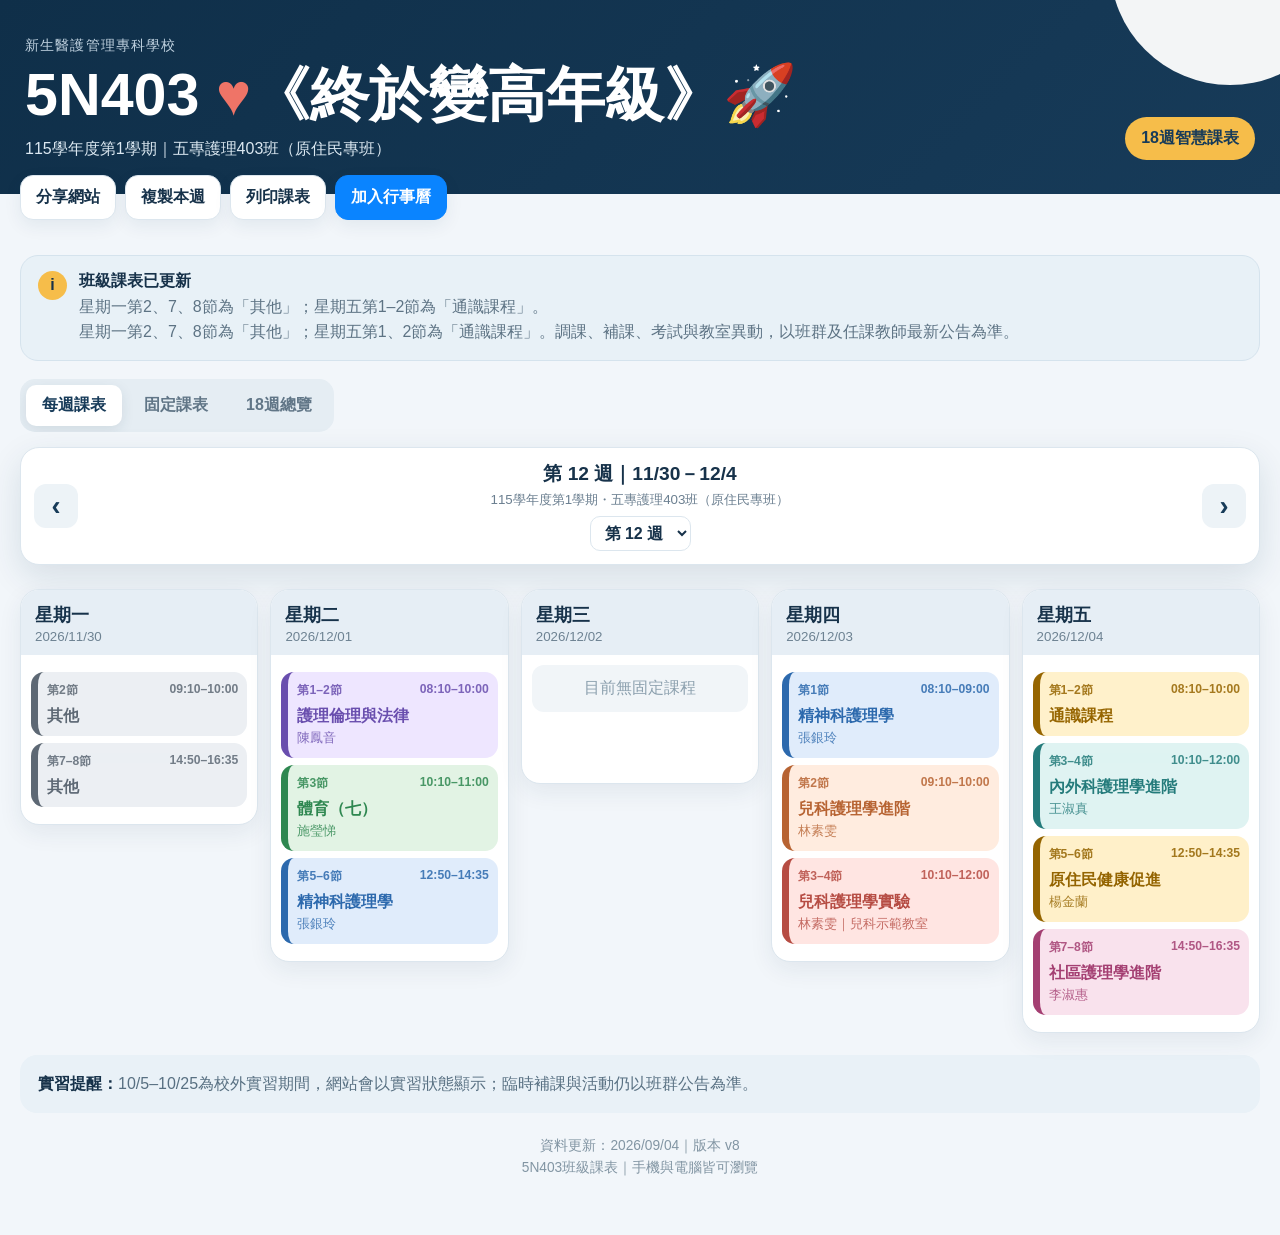
==== commit 204a1b2e: "更新5N403網站顯示文字與v8快取版本" ====
--- a/5n403/index.html
+++ b/5n403/index.html
@@ -8,7 +8,7 @@
 <meta property="og:title" content="5N403｜115-1班級課表">
 <meta property="og:description" content="固定課表、每週行程、十八週總覽與行事曆">
 <title>5N403｜115-1班級課表</title>
-<link rel="stylesheet" href="style.css?v=7">
+<link rel="stylesheet" href="style.css?v=8">
 </head>
 <body>
 <header class="hero"><div class="hero-in">
@@ -16,20 +16,20 @@
   <span class="hero-tag">18週智慧課表</span>
 </div></header>
 <nav class="actions">
-  <button id="share">分享網站</button><button id="copy">複製本週</button><button id="print">列印課表</button><a class="calendar" href="5N403-115-1.ics">加入行事曆</a>
+  <button id="share">分享網站</button><button id="copy">複製本週</button><button id="print">列印課表</button><a class="calendar" href="5N403-115-1.ics?v=8">加入行事曆</a>
 </nav>
 <main>
-  <div class="notice"><i>i</i><div><strong>班級課表已更新</strong><span>星期五第1–2節為「通識課程」；星期二第7–8節為「其他」。<br><em id="notice"></em></span></div></div>
+  <div class="notice"><i>i</i><div><strong>班級課表已更新</strong><span>星期一第2、7、8節為「其他」；星期五第1–2節為「通識課程」。<br><em id="notice"></em></span></div></div>
   <div class="tabs"><button class="tab on" data-tab="week">每週課表</button><button class="tab" data-tab="fixed">固定課表</button><button class="tab" data-tab="overview">18週總覽</button></div>
   <section id="week" class="panel on">
     <div class="weekbar"><button id="prev">‹</button><div><strong id="weekTitle"></strong><small id="weekSub"></small><select id="weekSelect"></select></div><button id="next">›</button></div>
     <div id="weekTags" class="week-tags"></div><div id="weekDays" class="days"></div>
   </section>
-  <section id="fixed" class="panel"><div class="section-title"><div><h2>固定週課表</h2><p>一般上課週固定安排；週一、週三目前無固定課程。</p></div><span>固定版</span></div><div id="fixedDays" class="days"></div></section>
+  <section id="fixed" class="panel"><div class="section-title"><div><h2>固定週課表</h2><p>星期三目前無固定課程；未列時段為空堂。</p></div><span>固定版</span></div><div id="fixedDays" class="days"></div></section>
   <section id="overview" class="panel"><div class="section-title"><div><h2>十八週總覽</h2><p>放假、實習與考試週一次掌握。</p></div><span>第1–18週</span></div><div id="weeks" class="weeks"></div></section>
   <div class="footnote"><strong>實習提醒：</strong>10/5–10/25為校外實習期間，網站會以實習狀態顯示；臨時補課與活動仍以班群公告為準。</div>
   <footer><span id="updated"></span><br>5N403班級課表｜手機與電腦皆可瀏覽</footer>
 </main>
 <div id="toast" class="toast"></div>
-<script src="app.js?v=7" defer></script>
+<script src="app.js?v=8" defer></script>
 </body></html>
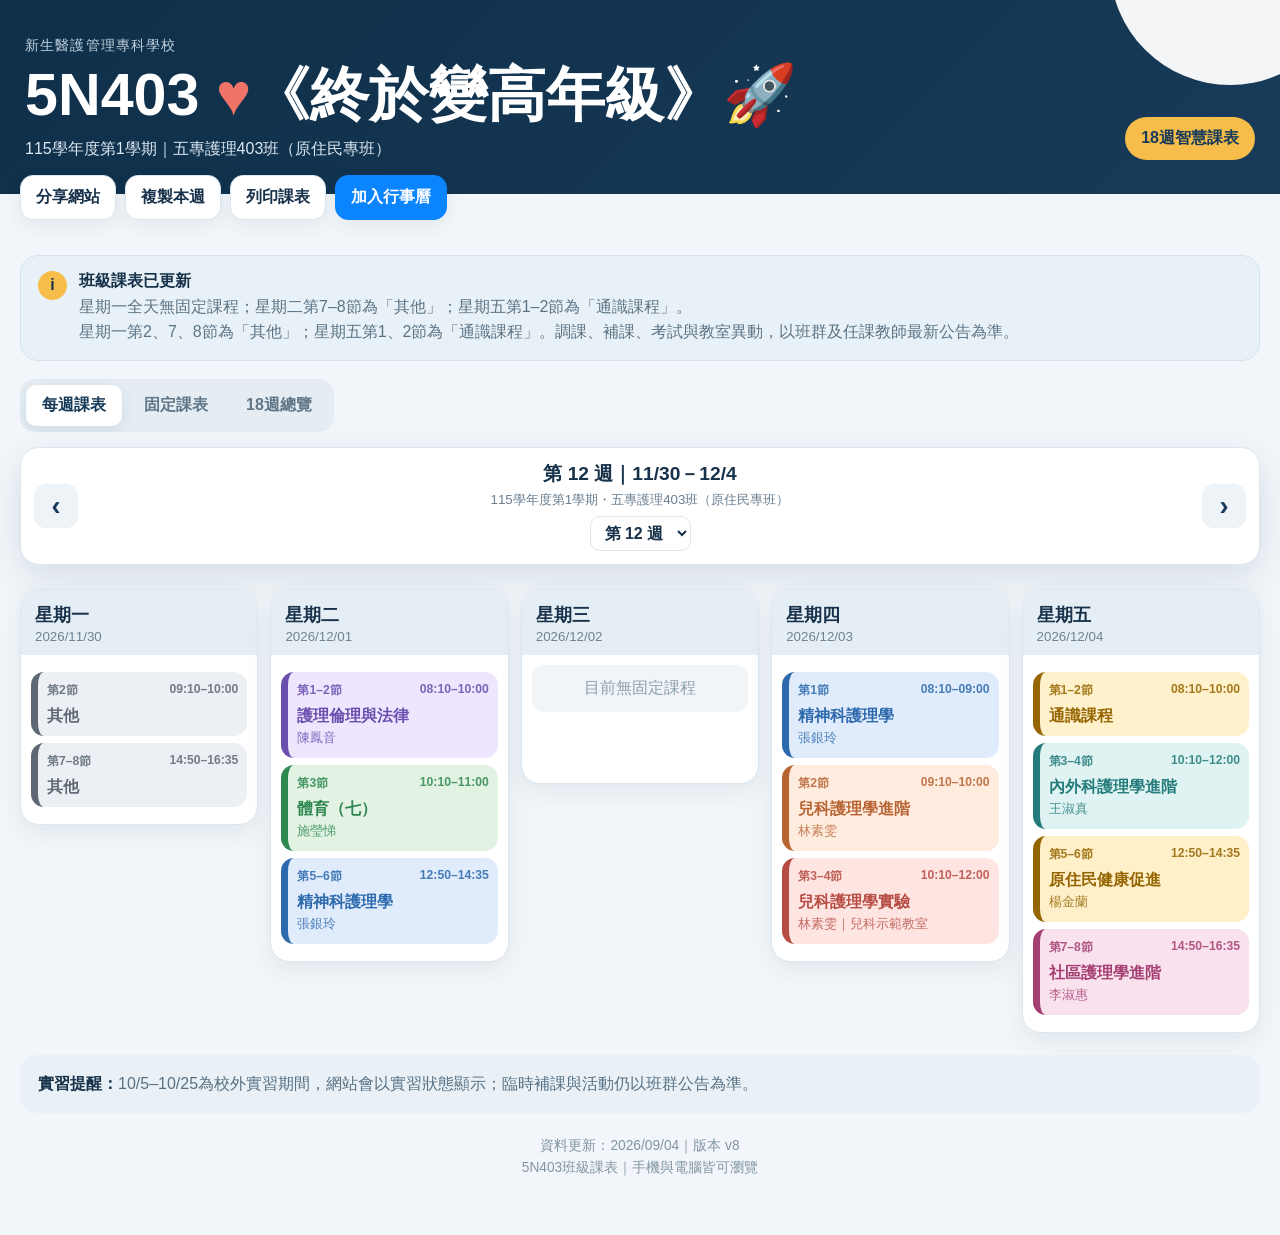
==== commit fd3ae3c5: "Correct 5N403 notice: Monday empty, Tuesday periods 7-8 other" ====
--- a/5n403/index.html
+++ b/5n403/index.html
@@ -8,7 +8,7 @@
 <meta property="og:title" content="5N403｜115-1班級課表">
 <meta property="og:description" content="固定課表、每週行程、十八週總覽與行事曆">
 <title>5N403｜115-1班級課表</title>
-<link rel="stylesheet" href="style.css?v=8">
+<link rel="stylesheet" href="style.css?v=9">
 </head>
 <body>
 <header class="hero"><div class="hero-in">
@@ -16,20 +16,20 @@
   <span class="hero-tag">18週智慧課表</span>
 </div></header>
 <nav class="actions">
-  <button id="share">分享網站</button><button id="copy">複製本週</button><button id="print">列印課表</button><a class="calendar" href="5N403-115-1.ics?v=8">加入行事曆</a>
+  <button id="share">分享網站</button><button id="copy">複製本週</button><button id="print">列印課表</button><a class="calendar" href="5N403-115-1.ics?v=9">加入行事曆</a>
 </nav>
 <main>
-  <div class="notice"><i>i</i><div><strong>班級課表已更新</strong><span>星期一第2、7、8節為「其他」；星期五第1–2節為「通識課程」。<br><em id="notice"></em></span></div></div>
+  <div class="notice"><i>i</i><div><strong>班級課表已更新</strong><span>星期一全天無固定課程；星期二第7–8節為「其他」；星期五第1–2節為「通識課程」。<br><em id="notice"></em></span></div></div>
   <div class="tabs"><button class="tab on" data-tab="week">每週課表</button><button class="tab" data-tab="fixed">固定課表</button><button class="tab" data-tab="overview">18週總覽</button></div>
   <section id="week" class="panel on">
     <div class="weekbar"><button id="prev">‹</button><div><strong id="weekTitle"></strong><small id="weekSub"></small><select id="weekSelect"></select></div><button id="next">›</button></div>
     <div id="weekTags" class="week-tags"></div><div id="weekDays" class="days"></div>
   </section>
-  <section id="fixed" class="panel"><div class="section-title"><div><h2>固定週課表</h2><p>星期三目前無固定課程；未列時段為空堂。</p></div><span>固定版</span></div><div id="fixedDays" class="days"></div></section>
+  <section id="fixed" class="panel"><div class="section-title"><div><h2>固定週課表</h2><p>星期一、星期三目前無固定課程；未列時段為空堂。</p></div><span>固定版</span></div><div id="fixedDays" class="days"></div></section>
   <section id="overview" class="panel"><div class="section-title"><div><h2>十八週總覽</h2><p>放假、實習與考試週一次掌握。</p></div><span>第1–18週</span></div><div id="weeks" class="weeks"></div></section>
   <div class="footnote"><strong>實習提醒：</strong>10/5–10/25為校外實習期間，網站會以實習狀態顯示；臨時補課與活動仍以班群公告為準。</div>
   <footer><span id="updated"></span><br>5N403班級課表｜手機與電腦皆可瀏覽</footer>
 </main>
 <div id="toast" class="toast"></div>
-<script src="app.js?v=8" defer></script>
-</body></html>
+<script src="app.js?v=9" defer></script>
+</body></html>
